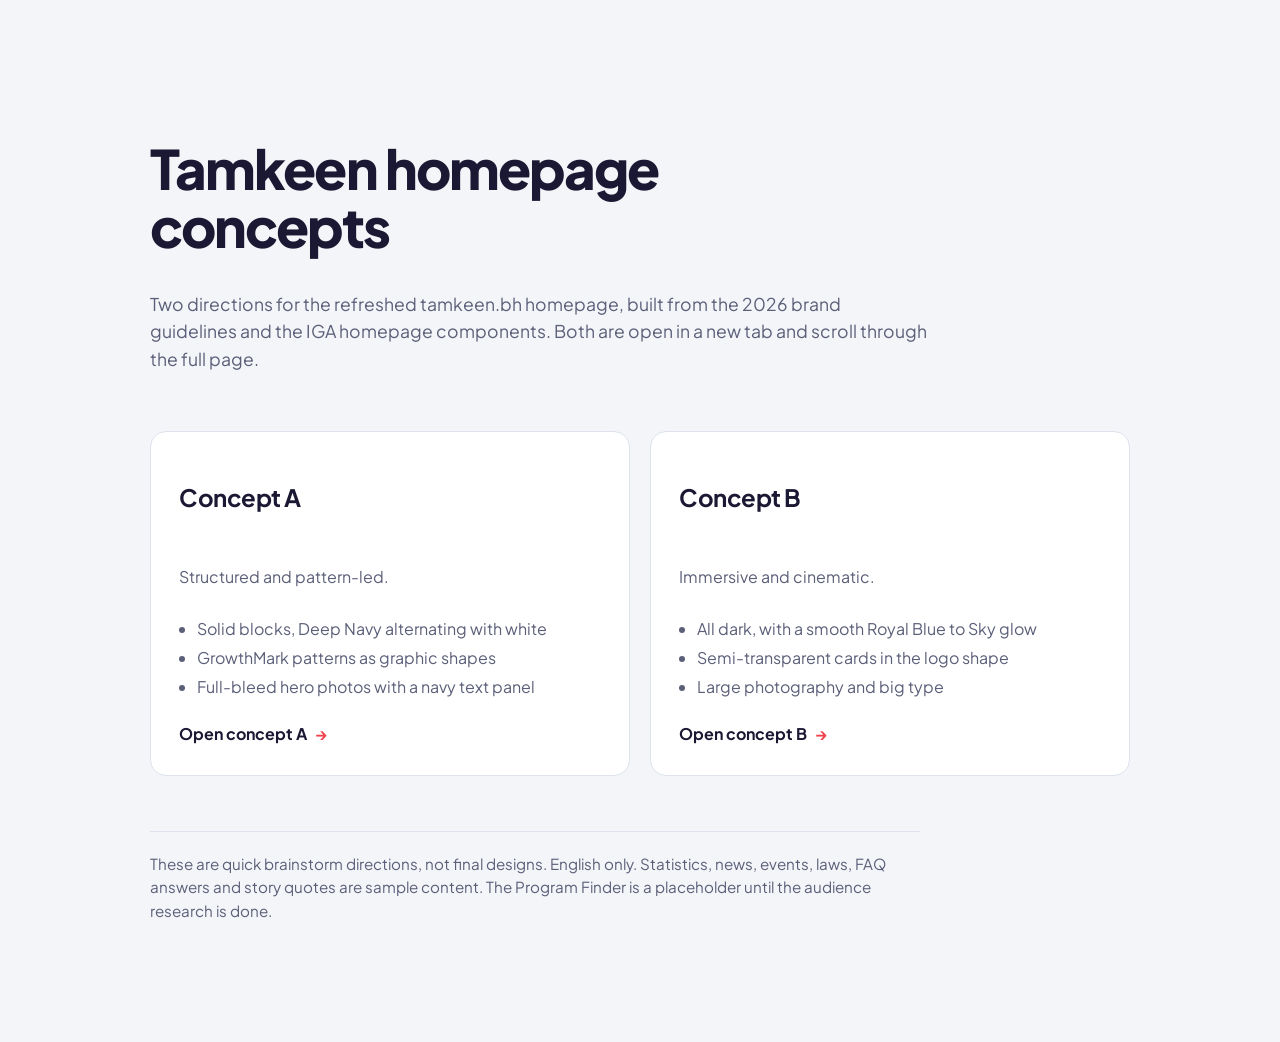
==== index.html @ d3f07464 "Tamkeen homepage concepts A and B Co-Authored-By: Claude Sonnet 5.5 <noreply@anthropic.com>" ====
<!doctype html><html lang="en"><head><meta charset="utf-8"><meta name="viewport" content="width=device-width,initial-scale=1"><meta name="robots" content="noindex,nofollow"><title>Tamkeen Homepage Concepts</title>

<link rel="stylesheet" href="https://fonts.googleapis.com/css2?family=Plus+Jakarta+Sans:wght@400;500;700;800&display=swap">
<style>
/* Layout: a quiet two-card chooser. Deep Navy and white from the Tamkeen palette, coral only on the link arrows. */
:root{--bg:#F3F5F9;--fg:#1B1833;--mute:#5B5F78;--card:#fff;--line:#DDE2EC;--royal:#20418A;--coral:#EF434D;--font:"Plus Jakarta Sans",Arial,sans-serif}
@media (prefers-color-scheme:dark){:root:not([data-theme="light"]){--bg:#14122B;--fg:#fff;--mute:rgba(255,255,255,.74);--card:#25224A;--line:rgba(255,255,255,.16);--royal:#8DBBE8;color-scheme:dark}}
:root[data-theme="dark"]{--bg:#14122B;--fg:#fff;--mute:rgba(255,255,255,.74);--card:#25224A;--line:rgba(255,255,255,.16);--royal:#8DBBE8;color-scheme:dark}
body{background:var(--bg);color:var(--fg);font-family:var(--font);line-height:1.55;padding-block:clamp(40px,8vw,96px);padding-left:max(16px,env(safe-area-inset-left,0px));padding-right:max(16px,env(safe-area-inset-right,0px))}
main{max-width:980px;margin-inline:auto;display:grid;gap:40px}
h1{font-size:clamp(2rem,5vw,3.4rem);line-height:1.05;letter-spacing:-.035em;font-weight:800;text-wrap:balance;max-width:18ch}
.lead{font-size:1.1rem;color:var(--mute);max-width:60ch;margin-top:16px}
.grid{display:grid;grid-template-columns:repeat(auto-fit,minmax(280px,1fr));gap:20px}
a.card{display:flex;flex-direction:column;gap:12px;background:var(--card);border:1px solid var(--line);border-radius:16px;padding:28px;color:inherit;text-decoration:none;transition:transform .2s,border-color .2s}
a.card:hover,a.card:focus-visible{transform:translateY(-4px);border-color:var(--royal);outline:none}
a.card h2{font-size:1.5rem;letter-spacing:-.02em}
a.card p{color:var(--mute);min-width:0}
a.card ul{margin:0;padding-left:1.1em;color:var(--mute);display:grid;gap:4px}
.go{margin-top:auto;padding-top:10px;font-weight:700;display:inline-flex;gap:8px;align-items:center}
.go i{font-style:normal;color:var(--coral)}
.note{color:var(--mute);font-size:.95rem;max-width:70ch;border-top:1px solid var(--line);padding-top:20px}
@media (prefers-reduced-motion:reduce){a.card{transition:none}}
</style></head><body>
<main>
  <header>
    <h1>Tamkeen homepage concepts</h1>
    <p class="lead">Two directions for the refreshed tamkeen.bh homepage, built from the 2026 brand guidelines and the IGA homepage components. Both are open in a new tab and scroll through the full page.</p>
  </header>
  <div class="grid">
    <a class="card" href="concept-a.html" target="_blank" rel="noopener">
      <h2>Concept A</h2>
      <p>Structured and pattern-led.</p>
      <ul><li>Solid blocks, Deep Navy alternating with white</li><li>GrowthMark patterns as graphic shapes</li><li>Full-bleed hero photos with a navy text panel</li></ul>
      <span class="go">Open concept A <i aria-hidden="true">→</i></span>
    </a>
    <a class="card" href="concept-b.html" target="_blank" rel="noopener">
      <h2>Concept B</h2>
      <p>Immersive and cinematic.</p>
      <ul><li>All dark, with a smooth Royal Blue to Sky glow</li><li>Semi-transparent cards in the logo shape</li><li>Large photography and big type</li></ul>
      <span class="go">Open concept B <i aria-hidden="true">→</i></span>
    </a>
  </div>
  <p class="note">These are quick brainstorm directions, not final designs. English only. Statistics, news, events, laws, FAQ answers and story quotes are sample content. The Program Finder is a placeholder until the audience research is done.</p>
</main>
</body></html>
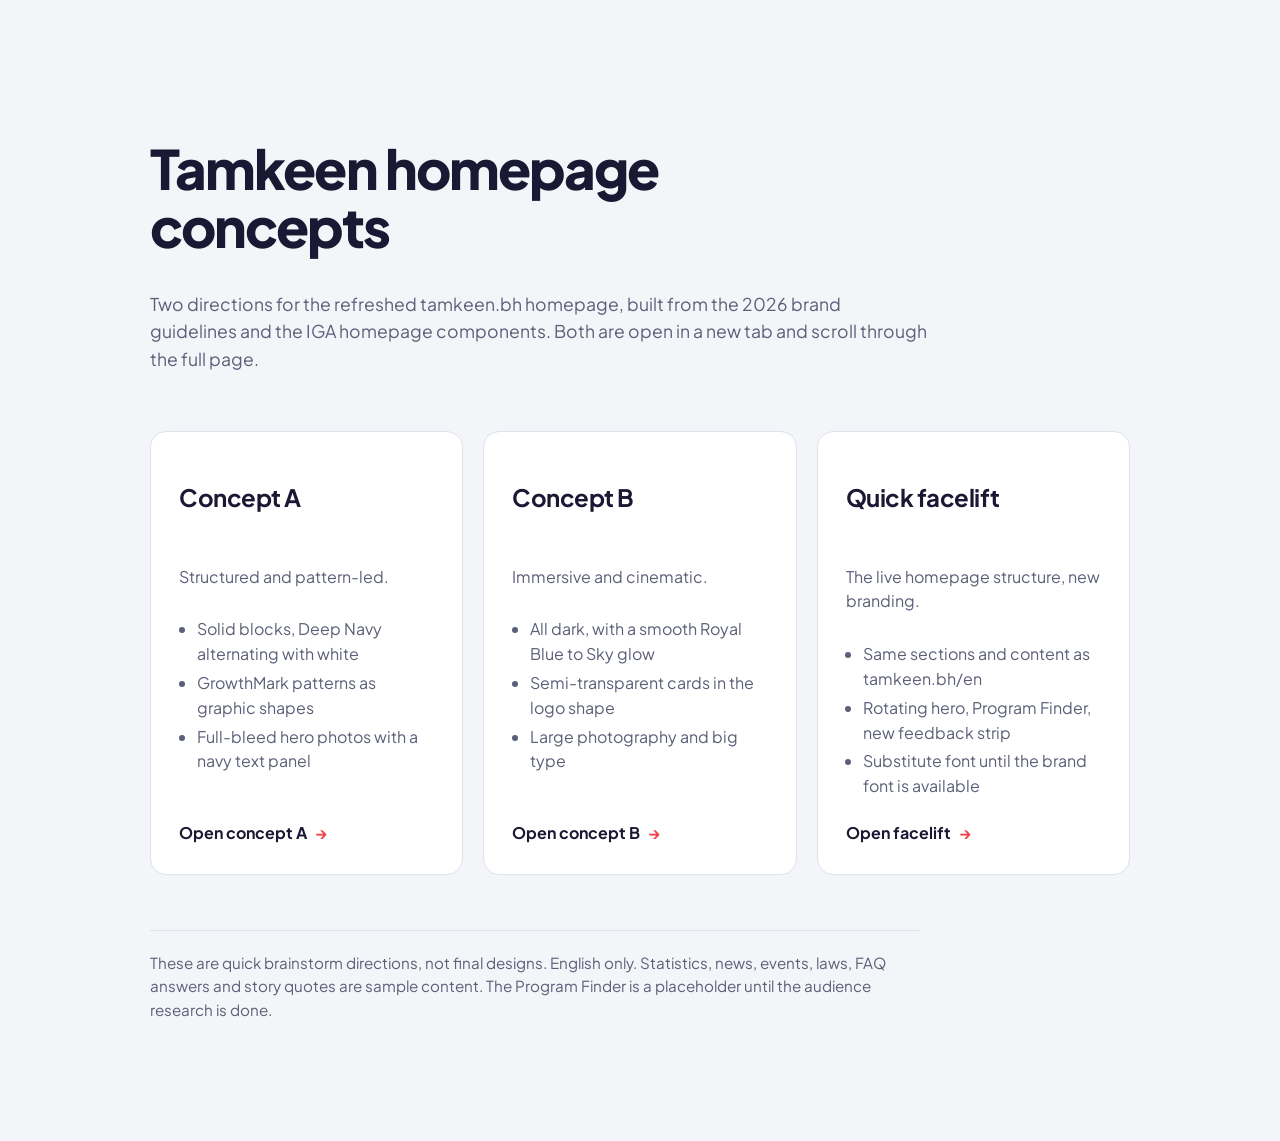
==== commit bae04205: "Add quick homepage facelift preview Co-Authored-By: Claude Sonnet 5.5 <noreply@anthropic.com>" ====
--- a/index.html
+++ b/index.html
@@ -39,6 +39,12 @@
       <ul><li>All dark, with a smooth Royal Blue to Sky glow</li><li>Semi-transparent cards in the logo shape</li><li>Large photography and big type</li></ul>
       <span class="go">Open concept B <i aria-hidden="true">→</i></span>
     </a>
+    <a class="card" href="facelift/index.html" target="_blank" rel="noopener">
+      <h2>Quick facelift</h2>
+      <p>The live homepage structure, new branding.</p>
+      <ul><li>Same sections and content as tamkeen.bh/en</li><li>Rotating hero, Program Finder, new feedback strip</li><li>Substitute font until the brand font is available</li></ul>
+      <span class="go">Open facelift <i aria-hidden="true">→</i></span>
+    </a>
   </div>
   <p class="note">These are quick brainstorm directions, not final designs. English only. Statistics, news, events, laws, FAQ answers and story quotes are sample content. The Program Finder is a placeholder until the audience research is done.</p>
 </main>
